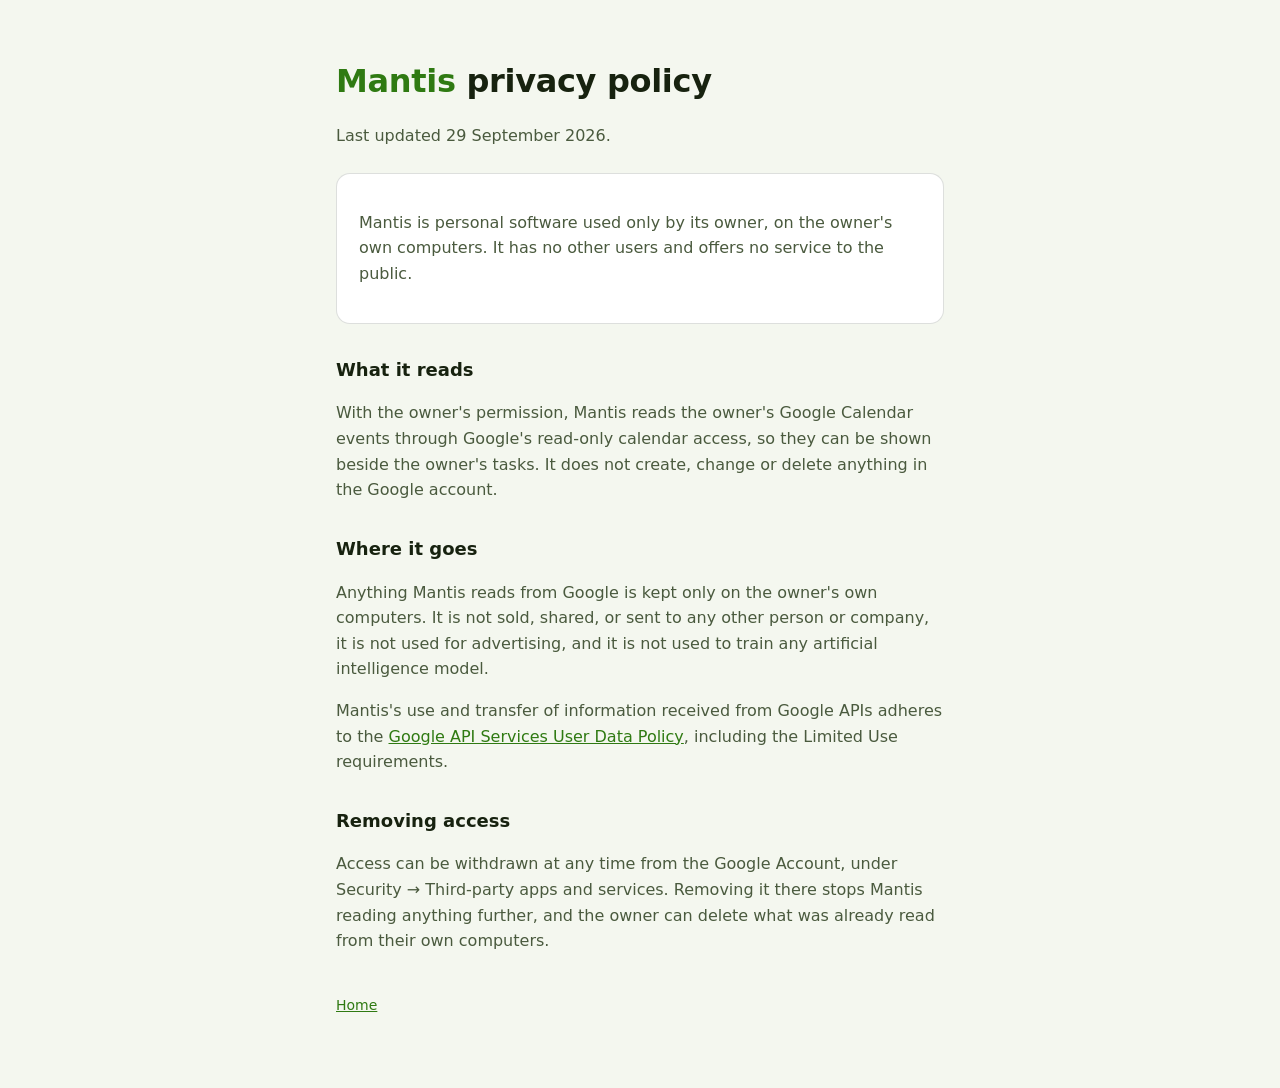
==== privacy.html @ fb802b0d "A home page and a privacy policy" ====
<!doctype html>
<html lang="en">
<head>
  <meta charset="utf-8">
  <meta name="viewport" content="width=device-width, initial-scale=1">
  <title>Mantis privacy policy</title>
  <link rel="stylesheet" href="style.css">
</head>
<body>
  <main>
    <h1><span>Mantis</span> privacy policy</h1>
    <p>Last updated 29 September 2026.</p>

    <div class="card">
      <p>Mantis is personal software used only by its owner, on the owner's own
      computers. It has no other users and offers no service to the public.</p>
    </div>

    <h2>What it reads</h2>
    <p>With the owner's permission, Mantis reads the owner's Google Calendar
    events through Google's read-only calendar access, so they can be shown
    beside the owner's tasks. It does not create, change or delete anything in
    the Google account.</p>

    <h2>Where it goes</h2>
    <p>Anything Mantis reads from Google is kept only on the owner's own
    computers. It is not sold, shared, or sent to any other person or company,
    it is not used for advertising, and it is not used to train any artificial
    intelligence model.</p>
    <p>Mantis's use and transfer of information received from Google APIs
    adheres to the
    <a href="https://developers.google.com/terms/api-services-user-data-policy">Google
    API Services User Data Policy</a>, including the Limited Use requirements.</p>

    <h2>Removing access</h2>
    <p>Access can be withdrawn at any time from the Google Account, under
    Security &rarr; Third-party apps and services. Removing it there stops
    Mantis reading anything further, and the owner can delete what was already
    read from their own computers.</p>

    <footer>
      <a href="index.html">Home</a>
    </footer>
  </main>
</body>
</html>
---- style.css ----
:root {
  --page: #142319;
  --card: #1b2e1f;
  --text: #e8f2e0;
  --muted: #b5c7aa;
  --her: #8eef2c;
  --line: rgba(226, 242, 214, .13);
}
@media (prefers-color-scheme: light) {
  :root {
    --page: #f4f7ef;
    --card: #ffffff;
    --text: #17220f;
    --muted: #4a5a3e;
    --her: #2f7a12;
    --line: rgba(20, 29, 14, .14);
  }
}
* { box-sizing: border-box; }
body {
  margin: 0; background: var(--page); color: var(--text);
  font: 16px/1.6 system-ui, -apple-system, "Segoe UI", sans-serif;
}
main {
  max-width: 640px; margin: 0 auto; padding: 56px 16px 72px;
}
h1 { margin: 0 0 4px; font-size: 32px; letter-spacing: -.01em; }
h1 span { color: var(--her); }
h2 { margin: 32px 0 8px; font-size: 18px; }
p, li { color: var(--muted); }
strong { color: var(--text); }
.card {
  margin-top: 24px; padding: 20px 22px;
  background: var(--card); border: 1px solid var(--line); border-radius: 14px;
}
a { color: var(--her); }
footer { margin-top: 40px; font-size: 14px; color: var(--muted); }
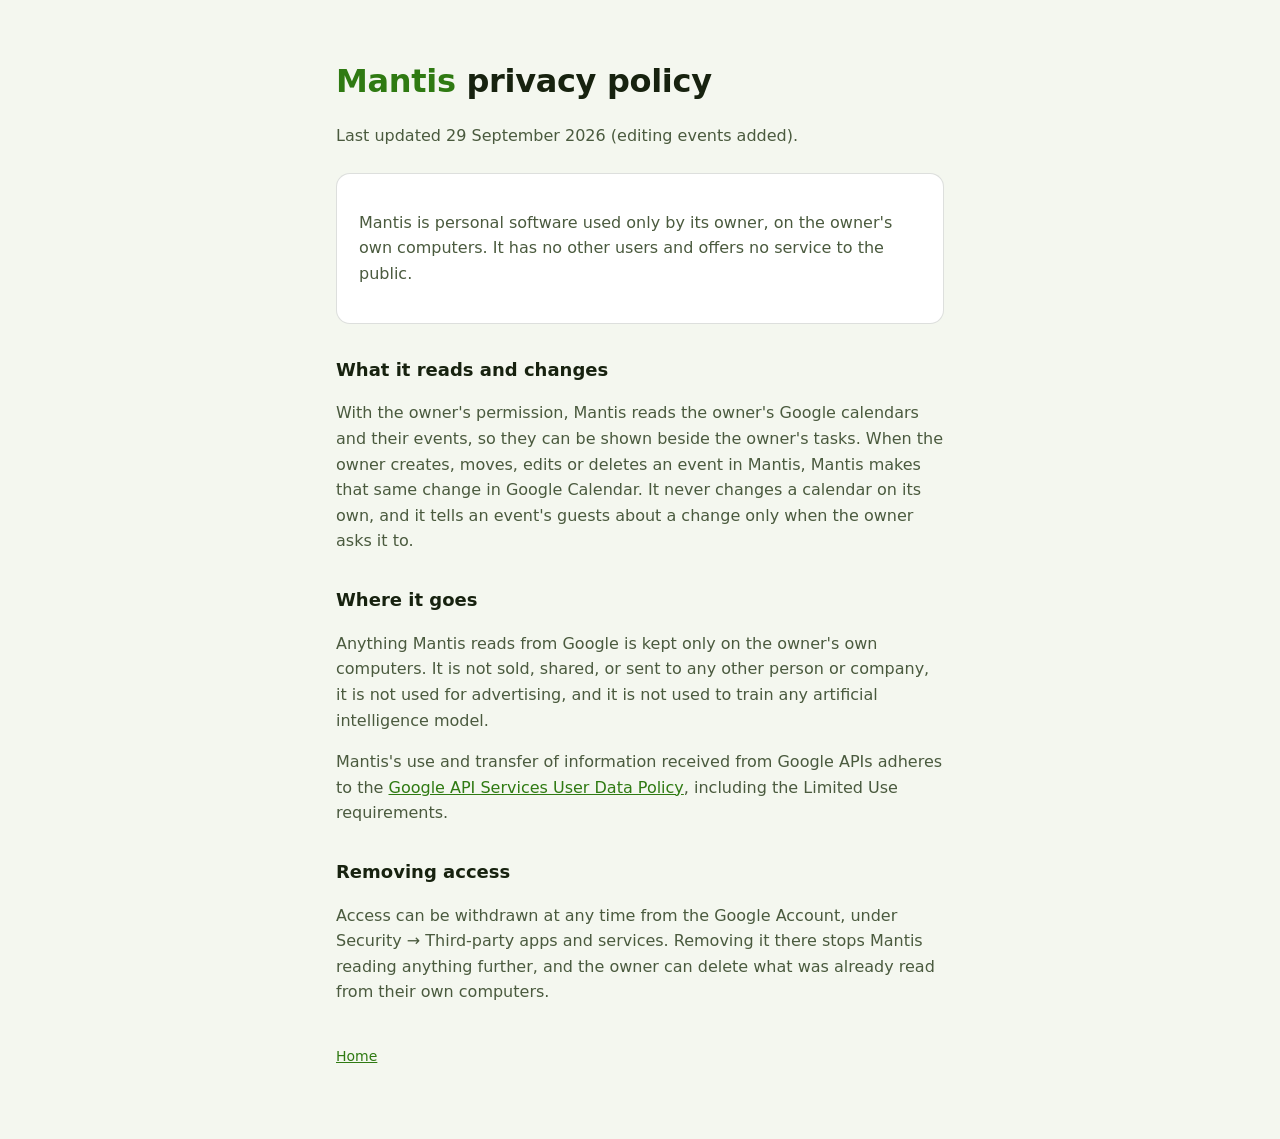
==== commit 15c46e24: "Say that events can be changed, and only by the owner" ====
--- a/privacy.html
+++ b/privacy.html
@@ -9,18 +9,19 @@
 <body>
   <main>
     <h1><span>Mantis</span> privacy policy</h1>
-    <p>Last updated 29 September 2026.</p>
+    <p>Last updated 29 September 2026 (editing events added).</p>
 
     <div class="card">
       <p>Mantis is personal software used only by its owner, on the owner's own
       computers. It has no other users and offers no service to the public.</p>
     </div>
 
-    <h2>What it reads</h2>
-    <p>With the owner's permission, Mantis reads the owner's Google Calendar
-    events through Google's read-only calendar access, so they can be shown
-    beside the owner's tasks. It does not create, change or delete anything in
-    the Google account.</p>
+    <h2>What it reads and changes</h2>
+    <p>With the owner's permission, Mantis reads the owner's Google calendars and
+    their events, so they can be shown beside the owner's tasks. When the owner
+    creates, moves, edits or deletes an event in Mantis, Mantis makes that same
+    change in Google Calendar. It never changes a calendar on its own, and it
+    tells an event's guests about a change only when the owner asks it to.</p>
 
     <h2>Where it goes</h2>
     <p>Anything Mantis reads from Google is kept only on the owner's own
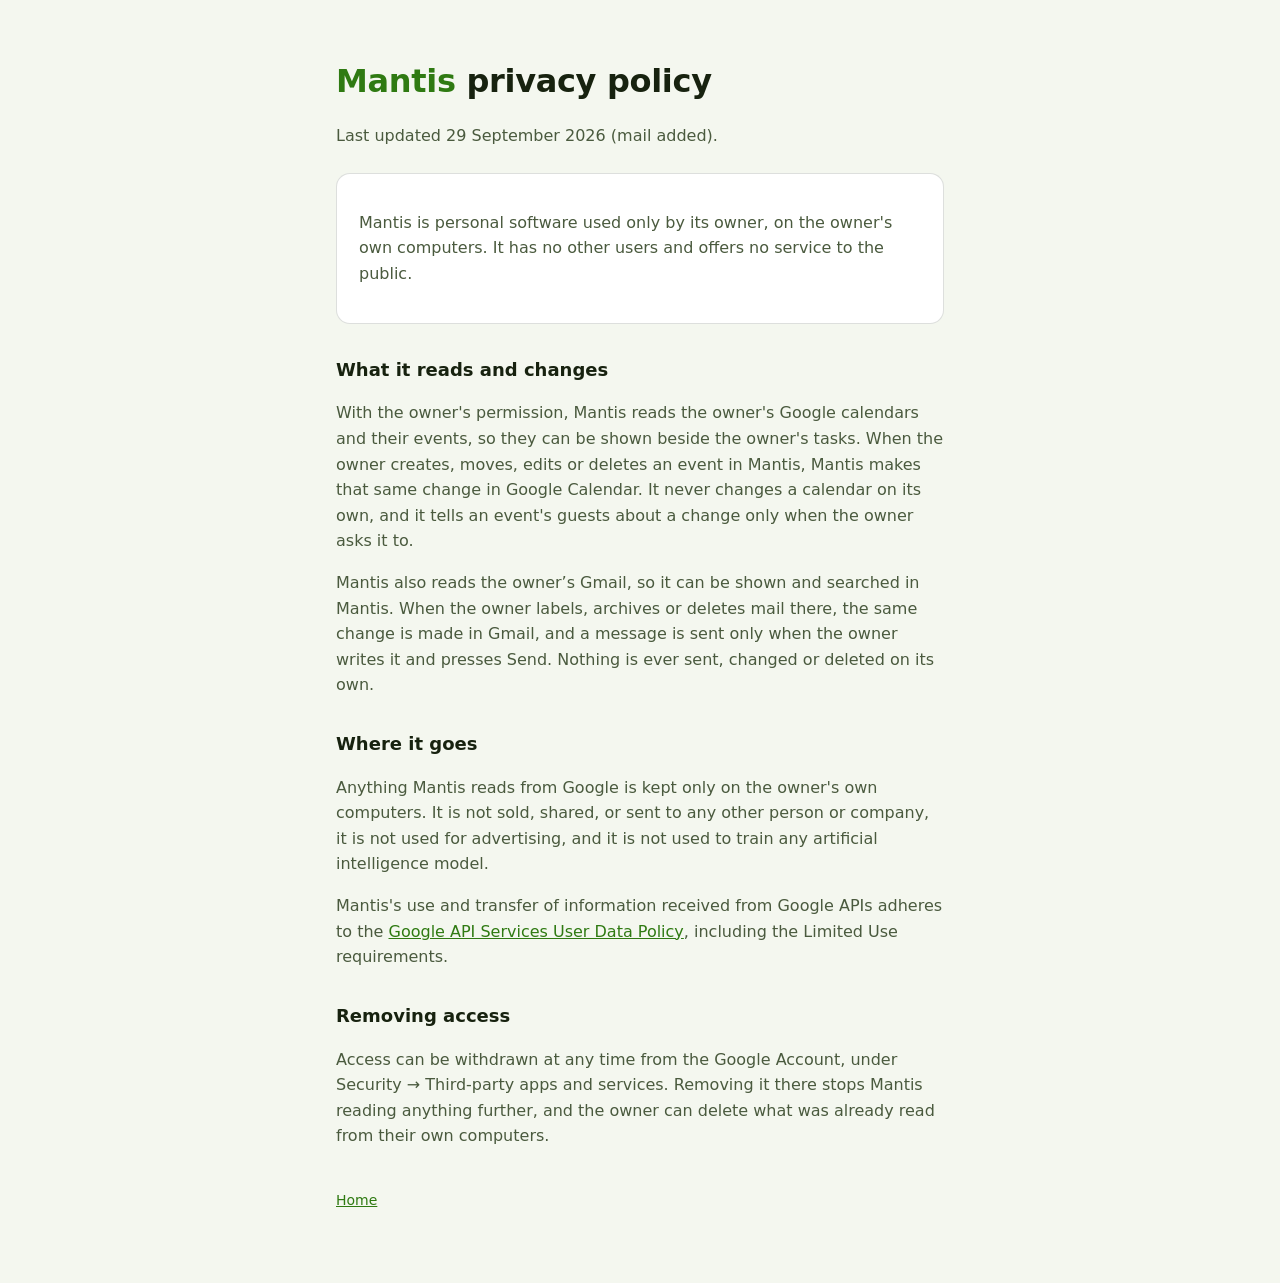
==== commit aa3144a5: "Say that mail is read, and sent only when the owner sends it" ====
--- a/privacy.html
+++ b/privacy.html
@@ -9,7 +9,7 @@
 <body>
   <main>
     <h1><span>Mantis</span> privacy policy</h1>
-    <p>Last updated 29 September 2026 (editing events added).</p>
+    <p>Last updated 29 September 2026 (mail added).</p>
 
     <div class="card">
       <p>Mantis is personal software used only by its owner, on the owner's own
@@ -22,6 +22,10 @@
     creates, moves, edits or deletes an event in Mantis, Mantis makes that same
     change in Google Calendar. It never changes a calendar on its own, and it
     tells an event's guests about a change only when the owner asks it to.</p>
+    <p>Mantis also reads the owner’s Gmail, so it can be shown and searched in Mantis.
+    When the owner labels, archives or deletes mail there, the same change is made in
+    Gmail, and a message is sent only when the owner writes it and presses Send.
+    Nothing is ever sent, changed or deleted on its own.</p>
 
     <h2>Where it goes</h2>
     <p>Anything Mantis reads from Google is kept only on the owner's own
